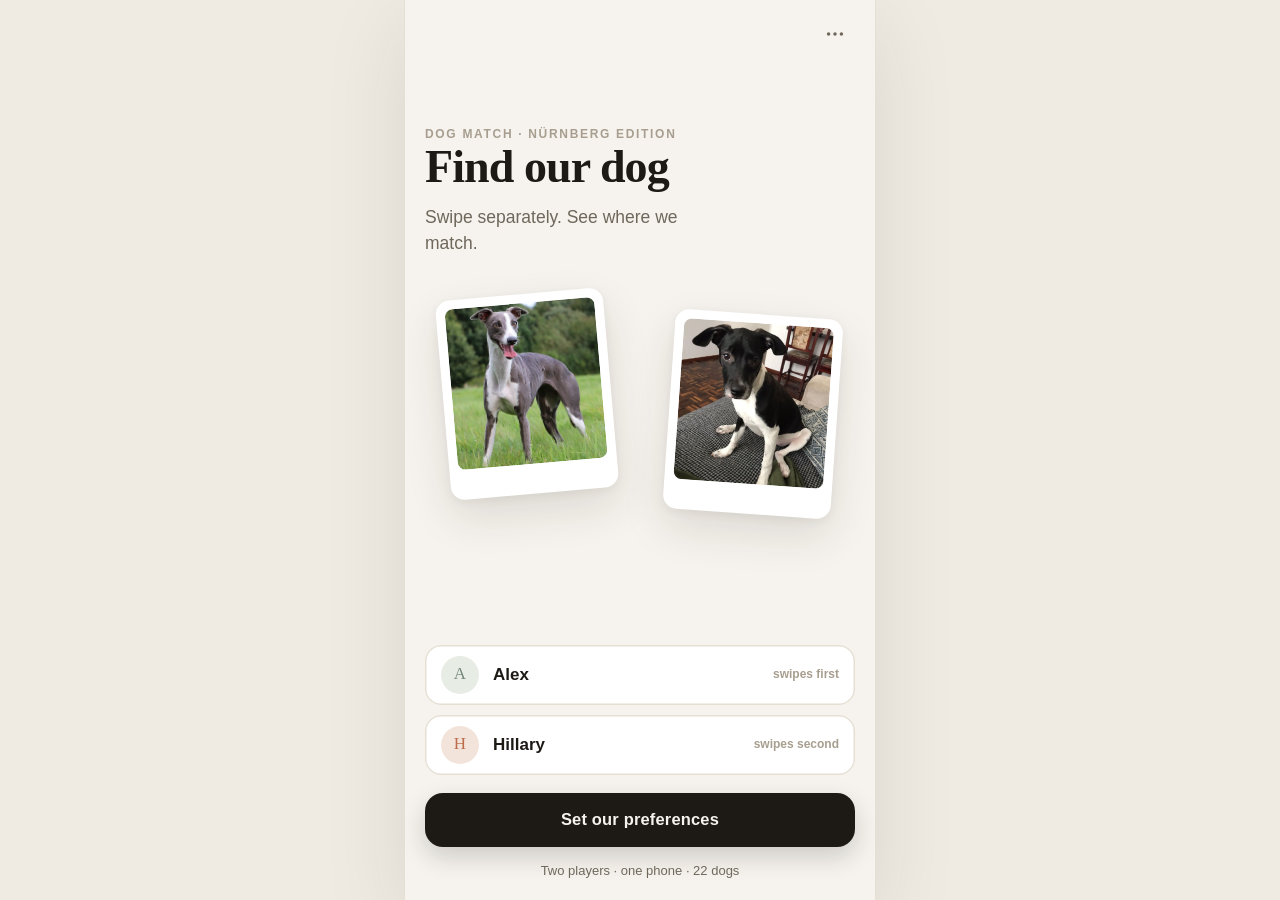
==== dogmatch/index.html @ 26655d3c "Add Dog Match — two-player dog breed matching app A mobile-first web app for Alex & Hillary to find " ====
<!DOCTYPE html>
<html lang="en">
<head>
  <meta charset="utf-8">
  <meta name="viewport" content="width=device-width, initial-scale=1, viewport-fit=cover, user-scalable=no">
  <title>Dog Match — Find our dog</title>
  <meta name="description" content="A two-player breed-matching game for Alex & Hillary. Swipe separately. See where you match.">
  <meta name="theme-color" content="#F6F3EE">
  <meta name="apple-mobile-web-app-capable" content="yes">
  <meta name="mobile-web-app-capable" content="yes">
  <meta name="apple-mobile-web-app-status-bar-style" content="default">
  <meta name="apple-mobile-web-app-title" content="Dog Match">
  <link rel="icon" href="icon.svg" type="image/svg+xml">
  <link rel="apple-touch-icon" href="apple-touch-icon.png">
  <link rel="stylesheet" href="styles.css">
</head>
<body>
  <div id="app"></div>
  <script src="data.js"></script>
  <script src="scoring.js"></script>
  <script src="credits.js"></script>
  <script src="app.js"></script>
</body>
</html>
---- dogmatch/styles.css ----
/* Dog Match — warm minimal editorial design system */

:root {
  --bg: #F6F3EE;
  --bg-deep: #EFEBE3;
  --card: #FFFFFF;
  --ink: #1D1A16;
  --ink-2: #6F675B;
  --ink-3: #A79E8F;
  --line: #E6E0D4;
  --beige: #EDE7DB;
  --sage: #77897A;
  --sage-soft: #E7ECE5;
  --terracotta: #BC6C4B;
  --terracotta-soft: #F3E4DB;
  --yes: #567D62;
  --yes-soft: #E3EDE5;
  --no: #B0523D;
  --no-soft: #F4E3DD;
  --r-lg: 24px;
  --r-md: 16px;
  --r-sm: 10px;
  --shadow-card: 0 18px 44px rgba(43, 34, 18, .12), 0 3px 10px rgba(43, 34, 18, .06);
  --shadow-soft: 0 8px 24px rgba(43, 34, 18, .08);
  --ease: cubic-bezier(.32, .72, .28, 1.04);
  --sans: -apple-system, BlinkMacSystemFont, "SF Pro Text", "Segoe UI", Roboto, "Helvetica Neue", sans-serif;
  --serif: ui-serif, "New York", "Iowan Old Style", "Palatino Linotype", Georgia, serif;
  color-scheme: light;
}

* { box-sizing: border-box; -webkit-tap-highlight-color: transparent; }
html, body { margin: 0; padding: 0; }
html { height: 100%; }
body {
  background: var(--bg);
  color: var(--ink);
  font-family: var(--sans);
  font-size: 16px;
  line-height: 1.45;
  min-height: 100dvh;
  overscroll-behavior-y: none;
  -webkit-font-smoothing: antialiased;
  text-rendering: optimizeLegibility;
}
@media (min-width: 560px) {
  body { background: var(--bg-deep); }
  #app { box-shadow: 0 0 0 1px var(--line), 0 24px 80px rgba(43,34,18,.10); }
}
#app {
  max-width: 470px;
  margin: 0 auto;
  min-height: 100dvh;
  background: var(--bg);
  display: flex;
  flex-direction: column;
  position: relative;
  overflow-x: clip;
}

h1, h2, h3, .serif { font-family: var(--serif); font-weight: 560; letter-spacing: -0.01em; margin: 0; }
p { margin: 0; }
button { font-family: inherit; border: 0; background: none; padding: 0; cursor: pointer; color: inherit; touch-action: manipulation; }
img { display: block; max-width: 100%; }

.screen {
  display: flex; flex-direction: column; flex: 1;
  padding: calc(14px + env(safe-area-inset-top)) 20px calc(20px + env(safe-area-inset-bottom));
  animation: screenIn .38s var(--ease);
}
@keyframes screenIn { from { opacity: 0; transform: translateY(10px); } to { opacity: 1; transform: none; } }

/* ---------- shared bits ---------- */
.topbar { display: flex; align-items: center; gap: 12px; min-height: 40px; margin-bottom: 6px; }
.topbar .spacer { flex: 1; }
.iconbtn {
  width: 40px; height: 40px; border-radius: 50%;
  display: grid; place-items: center; color: var(--ink-2);
  transition: background .2s var(--ease), transform .15s var(--ease);
}
.iconbtn:active { background: var(--beige); transform: scale(.92); }
.kicker {
  font-size: 12px; font-weight: 600; letter-spacing: .14em; text-transform: uppercase;
  color: var(--ink-3);
}
.btn {
  display: inline-flex; align-items: center; justify-content: center; gap: 8px;
  min-height: 54px; padding: 0 26px; border-radius: 18px;
  background: var(--ink); color: var(--bg);
  font-size: 16.5px; font-weight: 600; letter-spacing: .01em;
  transition: transform .18s var(--ease), box-shadow .18s var(--ease), opacity .2s;
  box-shadow: 0 10px 24px rgba(29, 26, 22, .18);
}
.btn:active { transform: scale(.965); }
.btn.secondary { background: var(--card); color: var(--ink); box-shadow: inset 0 0 0 1.5px var(--line); }
.btn.quiet { background: none; box-shadow: none; color: var(--ink-2); font-weight: 600; min-height: 44px; }
.btn.block { width: 100%; }
.btn[disabled] { opacity: .4; pointer-events: none; }
.stack { display: flex; flex-direction: column; gap: 12px; }

.pill {
  display: inline-flex; align-items: center; gap: 5px;
  padding: 5px 11px; border-radius: 999px; background: var(--beige);
  font-size: 12.5px; font-weight: 600; color: var(--ink-2); white-space: nowrap;
}
.match-pill {
  background: var(--ink); color: var(--bg);
  font-family: var(--serif); font-size: 15px; font-weight: 560;
  padding: 6px 13px;
}

.note { font-size: 13px; color: var(--ink-2); line-height: 1.5; }
.hairline { border: 0; border-top: 1px solid var(--line); margin: 18px 0; }

/* ---------- welcome ---------- */
.welcome { justify-content: space-between; text-align: left; }
.welcome-hero { margin-top: 8vh; }
.welcome h1 { font-size: 46px; line-height: 1.04; letter-spacing: -0.02em; }
.welcome .sub { font-size: 17.5px; color: var(--ink-2); margin-top: 14px; max-width: 30ch; }
.welcome-art {
  margin: 30px -20px 26px; height: 240px; position: relative; overflow: visible;
}
.welcome-art .polaroid {
  position: absolute; width: 168px; height: 200px; background: var(--card);
  border-radius: 14px; box-shadow: var(--shadow-card); padding: 9px 9px 30px;
  transition: transform .5s var(--ease);
}
.welcome-art .polaroid img { width: 100%; height: 100%; object-fit: cover; border-radius: 8px; }
.players { display: flex; flex-direction: column; gap: 10px; margin-bottom: 18px; }
.player-row {
  display: flex; align-items: center; gap: 14px; background: var(--card);
  border-radius: var(--r-md); padding: 8px 16px; box-shadow: inset 0 0 0 1.5px var(--line);
}
.player-row .avatar {
  width: 38px; height: 38px; border-radius: 50%; flex: none;
  display: grid; place-items: center; font-family: var(--serif); font-size: 17px;
  background: var(--sage-soft); color: var(--sage);
}
.player-row:last-child .avatar { background: var(--terracotta-soft); color: var(--terracotta); }
.player-row input {
  border: 0; background: none; font: 600 17px var(--sans); color: var(--ink);
  padding: 12px 0; width: 100%; outline: none;
}
.player-row .role { font-size: 12px; color: var(--ink-3); font-weight: 600; white-space: nowrap; }

/* ---------- preferences ---------- */
.prefs h2 { font-size: 30px; margin: 6px 0 4px; }
.pref-group { margin: 20px 0 0; }
.pref-label { font-size: 14px; font-weight: 650; margin-bottom: 9px; display: flex; justify-content: space-between; align-items: baseline; }
.seg {
  display: grid; grid-auto-flow: column; grid-auto-columns: 1fr; gap: 4px;
  background: var(--beige); border-radius: 14px; padding: 4px;
}
.seg button {
  padding: 10px 6px; border-radius: 11px; font-size: 13px; font-weight: 600;
  color: var(--ink-2); transition: all .22s var(--ease); line-height: 1.2;
}
.seg button.on { background: var(--card); color: var(--ink); box-shadow: 0 3px 10px rgba(43,34,18,.10); }
.prefs-footer { position: sticky; bottom: 0; padding: 14px 0 0; background: linear-gradient(transparent, var(--bg) 32%); margin-top: 26px; }

/* ---------- handoff ---------- */
.handoff { justify-content: center; align-items: center; text-align: center; gap: 6px; }
.handoff .big-avatar {
  width: 88px; height: 88px; border-radius: 50%; display: grid; place-items: center;
  font-family: var(--serif); font-size: 38px; margin-bottom: 18px;
  background: var(--sage-soft); color: var(--sage);
}
.handoff.p2 .big-avatar { background: var(--terracotta-soft); color: var(--terracotta); }
.handoff h2 { font-size: 34px; }
.handoff .note { max-width: 30ch; margin: 10px auto 30px; font-size: 15px; }

/* ---------- swipe ---------- */
.swipe-screen { padding-bottom: calc(12px + env(safe-area-inset-bottom)); }
.progress-track { height: 3px; background: var(--line); border-radius: 2px; flex: 1; overflow: hidden; }
.progress-fill { height: 100%; background: var(--ink); border-radius: 2px; transition: width .4s var(--ease); }
.swipe-meta { font-size: 13px; font-weight: 650; color: var(--ink-2); white-space: nowrap; }

.deck { position: relative; flex: 1; min-height: 0; margin: 8px 0 14px; }
.dogcard {
  position: absolute; inset: 0;
  background: var(--card); border-radius: var(--r-lg);
  box-shadow: var(--shadow-card);
  display: flex; flex-direction: column; overflow: hidden;
  touch-action: none; user-select: none; -webkit-user-select: none;
  will-change: transform;
}
.dogcard.under { transform: scale(.955) translateY(10px); filter: brightness(.985); }
.dogcard.flyout { transition: transform .45s var(--ease), opacity .4s ease; }
.dogcard.spring { transition: transform .45s var(--ease); }
.dogcard .photo {
  position: relative; flex: 1.35; min-height: 0; background: var(--beige); overflow: hidden;
}
.dogcard .photo img {
  width: 100%; height: 100%; object-fit: cover; object-position: 50% 35%;
}
.dogcard .photo .photo-fade {
  position: absolute; inset: auto 0 0 0; height: 44px;
  background: linear-gradient(transparent, rgba(255,255,255,.55));
  pointer-events: none;
}
.stamp {
  position: absolute; top: 22px; padding: 8px 16px; border-radius: 12px;
  font: 650 20px/1 var(--sans); letter-spacing: .06em; text-transform: uppercase;
  opacity: 0; transform: rotate(-8deg); border: 2.5px solid;
  backdrop-filter: blur(2px);
}
.stamp.yes { left: 20px; color: var(--yes); border-color: var(--yes); background: rgba(227,237,229,.75); }
.stamp.no { right: 20px; color: var(--no); border-color: var(--no); background: rgba(244,227,221,.75); transform: rotate(8deg); }
.puppy-toggle {
  position: absolute; top: 14px; right: 14px;
  padding: 7px 13px; border-radius: 999px; font-size: 12.5px; font-weight: 650;
  background: rgba(255,255,255,.85); color: var(--ink); backdrop-filter: blur(8px);
  box-shadow: 0 2px 10px rgba(43,34,18,.18);
}
.dogcard .body { padding: 15px 18px 13px; display: flex; flex-direction: column; gap: 9px; }
.dogcard .name-row { display: flex; align-items: baseline; gap: 10px; }
.dogcard .name-row h2 { font-size: 25px; line-height: 1.1; flex: 1; }
.dogcard .weight { font-size: 13.5px; color: var(--ink-2); font-weight: 600; white-space: nowrap; }
.tag-row { display: flex; gap: 6px; flex-wrap: wrap; }
.dogcard .line-row { display: flex; align-items: center; gap: 10px; }
.dogcard .oneliner { font-size: 14px; color: var(--ink-2); font-style: italic; font-family: var(--serif); flex: 1; line-height: 1.35; }
.dogcard .card-actions {
  display: flex; align-items: center; justify-content: space-between;
  border-top: 1px solid var(--line); margin: 2px -18px 0; padding: 10px 18px 0;
}
.card-actions .textbtn { font-size: 14px; font-weight: 650; color: var(--ink); display: inline-flex; gap: 6px; align-items: center; padding: 4px 0; }
.card-actions .textbtn svg { transition: transform .2s; }

.swipe-buttons { display: flex; align-items: center; justify-content: center; gap: 22px; }
.roundbtn {
  border-radius: 50%; display: grid; place-items: center;
  background: var(--card); box-shadow: var(--shadow-soft), inset 0 0 0 1.5px var(--line);
  transition: transform .16s var(--ease), box-shadow .2s;
}
.roundbtn:active { transform: scale(.88); }
.roundbtn.no { width: 64px; height: 64px; color: var(--no); }
.roundbtn.yes { width: 64px; height: 64px; color: var(--yes); }
.roundbtn.undo { width: 44px; height: 44px; color: var(--ink-3); }
.roundbtn[disabled] { opacity: .35; }

/* ---------- bottom sheet ---------- */
.sheet-backdrop {
  position: fixed; inset: 0; background: rgba(31, 26, 18, .38);
  opacity: 0; transition: opacity .32s ease; z-index: 40;
}
.sheet-backdrop.open { opacity: 1; }
.sheet {
  position: fixed; left: 50%; bottom: 0; transform: translate(-50%, 103%);
  width: 100%; max-width: 470px; max-height: 88dvh;
  background: var(--bg); border-radius: 26px 26px 0 0;
  box-shadow: 0 -18px 60px rgba(43,34,18,.25);
  transition: transform .42s var(--ease); z-index: 41;
  display: flex; flex-direction: column;
}
.sheet.open { transform: translate(-50%, 0); }
.sheet .grabber { width: 40px; height: 4.5px; border-radius: 3px; background: var(--line); margin: 10px auto 2px; flex: none; }
.sheet .sheet-scroll { overflow-y: auto; padding: 10px 22px calc(28px + env(safe-area-inset-bottom)); -webkit-overflow-scrolling: touch; }
.sheet h3 { font-size: 24px; margin: 8px 0 2px; }
.sheet .de-name { font-size: 13px; color: var(--ink-3); font-weight: 600; margin-bottom: 4px; }
.sheet h4 { font: 650 12.5px var(--sans); letter-spacing: .12em; text-transform: uppercase; color: var(--ink-3); margin: 22px 0 9px; }
.sheet p.body-text { font-size: 15px; line-height: 1.6; color: var(--ink); }
.plist { list-style: none; margin: 0; padding: 0; display: flex; flex-direction: column; gap: 8px; }
.plist li { display: flex; gap: 10px; font-size: 14.5px; line-height: 1.5; }
.plist .dot { flex: none; width: 7px; height: 7px; border-radius: 50%; margin-top: 7px; }
.plist.pros .dot { background: var(--yes); }
.plist.cons .dot { background: var(--terracotta); }
.meter-row { display: flex; align-items: center; gap: 12px; padding: 7px 0; }
.meter-row .mlabel { font-size: 14px; font-weight: 600; flex: 1; }
.meter-row .mvalue { font-size: 12.5px; color: var(--ink-3); font-weight: 600; width: 30px; text-align: right; }
.dots { display: flex; gap: 5px; }
.dots i { width: 9px; height: 9px; border-radius: 50%; background: var(--line); }
.dots i.f { background: var(--ink); }
.dots i.h { background: linear-gradient(90deg, var(--ink) 50%, var(--line) 50%); }
.coat-grid { display: grid; grid-template-columns: auto 1fr; gap: 7px 16px; font-size: 14.5px; }
.coat-grid .k { color: var(--ink-2); font-weight: 600; }
.flag-note {
  display: flex; gap: 10px; background: var(--terracotta-soft); border-radius: var(--r-md);
  padding: 12px 14px; font-size: 13.5px; line-height: 1.5; margin-top: 8px; color: #7C4630;
}
.fine-print { font-size: 12.5px; color: var(--ink-3); line-height: 1.55; margin-top: 20px; }

/* ---------- reveal & results ---------- */
.reveal { justify-content: center; align-items: center; text-align: center; }
.reveal h1 { font-size: 44px; line-height: 1.05; }
.reveal .sub { color: var(--ink-2); margin: 14px 0 34px; font-size: 16px; }

.results h2.screen-title { font-size: 32px; margin: 4px 0 2px; }
.result-card {
  display: flex; gap: 14px; background: var(--card); border-radius: var(--r-md);
  padding: 12px; box-shadow: var(--shadow-soft); align-items: flex-start;
  animation: rowIn .5s var(--ease) backwards;
  text-align: left; width: 100%;
}
@keyframes rowIn { from { opacity: 0; transform: translateY(14px); } to { opacity: 1; transform: none; } }
.result-card .thumb { width: 86px; height: 104px; border-radius: 11px; object-fit: cover; flex: none; background: var(--beige); }
.result-card .info { flex: 1; min-width: 0; }
.result-card .rank-line { display: flex; align-items: baseline; gap: 8px; }
.result-card .rank-num { font-family: var(--serif); font-size: 15px; color: var(--ink-3); }
.result-card h3 { font-size: 18.5px; line-height: 1.15; flex: 1; }
.result-card .pct { font-family: var(--serif); font-size: 18px; }
.result-card .why { font-size: 13px; color: var(--ink-2); margin-top: 5px; line-height: 1.45; }
.result-card .watch { font-size: 12.5px; margin-top: 6px; color: #7C4630; line-height: 1.4; }
.result-card .watch b { font-weight: 650; }
.delta-chip { font-size: 11.5px; font-weight: 650; border-radius: 999px; padding: 2px 8px; vertical-align: 1px; }
.delta-chip.up { color: var(--yes); background: var(--yes-soft); }
.delta-chip.down { color: var(--no); background: var(--no-soft); }
.almost-row {
  display: flex; align-items: center; gap: 12px; padding: 10px 0;
  border-bottom: 1px solid var(--line);
}
.almost-row:last-child { border-bottom: 0; }
.almost-row .thumb { width: 52px; height: 52px; border-radius: 10px; object-fit: cover; background: var(--beige); }
.almost-row .who { font-size: 12.5px; color: var(--ink-2); white-space: nowrap; font-weight: 600; }
.almost-row .nm { font-weight: 650; font-size: 15px; flex: 1; }
.almost-row .pct2 { font-family: var(--serif); font-size: 15px; color: var(--ink-2); }
.panel {
  background: var(--card); border-radius: var(--r-lg); padding: 18px;
  box-shadow: var(--shadow-soft); margin-top: 14px;
}
.panel > h4 { font: 650 12.5px var(--sans); letter-spacing: .12em; text-transform: uppercase; color: var(--ink-3); margin: 0 0 10px; }
.pattern-list { display: flex; flex-direction: column; gap: 10px; font-size: 14.5px; line-height: 1.55; }
.pattern-list li { list-style: none; display: flex; gap: 10px; }
.pattern-list li::before { content: '·'; font-family: var(--serif); font-size: 22px; line-height: 1; color: var(--terracotta); }
.next-actions { display: flex; flex-direction: column; gap: 10px; margin-top: 20px; }
.action-row {
  display: flex; align-items: center; gap: 14px; width: 100%;
  background: var(--card); border-radius: var(--r-md); padding: 15px 16px;
  box-shadow: inset 0 0 0 1.5px var(--line); text-align: left;
  transition: transform .15s var(--ease);
}
.action-row:active { transform: scale(.98); }
.action-row.done-row { box-shadow: inset 0 0 0 1.5px var(--sage); }
.action-row .ico {
  width: 40px; height: 40px; border-radius: 12px; display: grid; place-items: center; flex: none;
  background: var(--beige); font-size: 18px;
}
.action-row .t { flex: 1; }
.action-row .t b { display: block; font-size: 15.5px; }
.action-row .t span { font-size: 12.5px; color: var(--ink-2); }
.badge-mini { font-size: 11px; font-weight: 700; color: var(--sage); background: var(--sage-soft); border-radius: 999px; padding: 3px 8px; }

/* ---------- scenarios ---------- */
.scenario-card { background: var(--card); border-radius: var(--r-lg); padding: 26px 22px; box-shadow: var(--shadow-card); }
.scenario-card .q { font-family: var(--serif); font-size: 23px; line-height: 1.25; margin: 6px 0 22px; }
.opt-btn {
  display: flex; align-items: center; gap: 14px; width: 100%;
  border: 1.5px solid var(--line); border-radius: var(--r-md);
  padding: 15px 16px; font-size: 15px; font-weight: 600; text-align: left;
  transition: all .18s var(--ease); background: var(--bg);
}
.opt-btn:active { transform: scale(.98); }
.opt-btn .oico { font-size: 19px; width: 26px; text-align: center; flex: none; }
.opt-btn.sel { border-color: var(--ink); background: var(--card); box-shadow: var(--shadow-soft); }

/* ---------- visual duel ---------- */
.duel { display: flex; flex-direction: column; gap: 12px; flex: 1; min-height: 0; }
.duel-half {
  position: relative; flex: 1; min-height: 0; border-radius: var(--r-lg); overflow: hidden;
  box-shadow: var(--shadow-card); transition: transform .2s var(--ease);
}
.duel-half:active { transform: scale(.975); }
.duel-half img { position: absolute; inset: 0; width: 100%; height: 100%; object-fit: cover; }
.duel-half .dname {
  position: absolute; left: 14px; bottom: 12px; color: #fff;
  font: 560 19px var(--serif); text-shadow: 0 1px 14px rgba(0,0,0,.55);
}
.duel-half::after { content: ''; position: absolute; inset: 0; background: linear-gradient(transparent 62%, rgba(20,16,10,.52)); }
.duel-vs {
  align-self: center; font-family: var(--serif); font-style: italic;
  color: var(--ink-3); font-size: 15px; margin: -4px 0;
}

/* ---------- compare ---------- */
.compare-wrap { overflow-x: auto; margin: 12px -20px 0; padding: 4px 20px 14px; -webkit-overflow-scrolling: touch; }
table.compare { border-collapse: separate; border-spacing: 0; font-size: 13px; min-width: 100%; }
.compare th, .compare td { padding: 9px 12px; text-align: left; vertical-align: top; }
.compare thead th {
  position: sticky; top: 0; background: var(--bg); z-index: 2;
  font: 560 14.5px var(--serif); padding-top: 0; min-width: 116px;
}
.compare thead th img { width: 100%; height: 74px; object-fit: cover; border-radius: 10px; margin-bottom: 7px; }
.compare tbody th {
  position: sticky; left: 0; background: var(--bg); z-index: 1;
  font: 650 12px var(--sans); color: var(--ink-2); white-space: nowrap; padding-left: 0;
  max-width: 106px;
}
.compare tbody tr { border-bottom: 1px solid var(--line); }
.compare tbody td { border-top: 1px solid var(--line); color: var(--ink); line-height: 1.4; }
.compare .best { font-weight: 650; }
.compare .pctcell { font-family: var(--serif); font-size: 15px; }

/* ---------- ranking ---------- */
.rank-grid { display: flex; flex-direction: column; gap: 10px; margin-top: 14px; }
.rank-card {
  display: flex; align-items: center; gap: 14px; background: var(--card);
  border-radius: var(--r-md); padding: 10px 14px 10px 10px;
  box-shadow: inset 0 0 0 1.5px var(--line); transition: all .2s var(--ease);
  text-align: left; width: 100%;
}
.rank-card img { width: 62px; height: 62px; border-radius: 10px; object-fit: cover; }
.rank-card .nm { font-weight: 650; font-size: 15.5px; flex: 1; }
.rank-card .order {
  width: 34px; height: 34px; border-radius: 50%; display: grid; place-items: center;
  font-family: var(--serif); font-size: 16px; background: var(--beige); color: var(--ink-3);
  transition: all .2s var(--ease);
}
.rank-card.picked { box-shadow: inset 0 0 0 2px var(--ink); }
.rank-card.picked .order { background: var(--ink); color: var(--bg); }

.final-list { counter-reset: fr; }
.final-row {
  display: flex; gap: 14px; align-items: center; padding: 14px 0;
  border-bottom: 1px solid var(--line);
}
.final-row:last-child { border-bottom: 0; }
.final-row .fnum { font-family: var(--serif); font-size: 26px; width: 30px; color: var(--ink-3); }
.final-row:first-child .fnum { color: var(--terracotta); }
.final-row img { width: 64px; height: 64px; border-radius: 12px; object-fit: cover; }
.final-row .t { flex: 1; }
.final-row .t b { font-size: 16.5px; display: block; }
.final-row .t span { font-size: 12.5px; color: var(--ink-2); }

/* ---------- rescue ---------- */
.chip-grid { display: flex; flex-wrap: wrap; gap: 8px; margin-top: 12px; }
.chip {
  padding: 9px 14px; border-radius: 999px; font-size: 13.5px; font-weight: 600;
  background: var(--card); box-shadow: inset 0 0 0 1.5px var(--line);
  color: var(--ink-2); transition: all .18s var(--ease);
}
.chip.on { background: var(--ink); color: var(--bg); box-shadow: none; }
.profile-score {
  display: flex; align-items: center; gap: 16px; background: var(--card);
  border-radius: var(--r-lg); padding: 18px; box-shadow: var(--shadow-card); margin-top: 18px;
}
.profile-score .big {
  font-family: var(--serif); font-size: 42px; line-height: 1;
}
.toast {
  position: fixed; bottom: calc(24px + env(safe-area-inset-bottom)); left: 50%;
  transform: translate(-50%, 80px); background: var(--ink); color: var(--bg);
  padding: 12px 20px; border-radius: 14px; font-size: 14px; font-weight: 600;
  box-shadow: var(--shadow-card); transition: transform .4s var(--ease); z-index: 60;
  max-width: 86vw; text-align: center;
}
.toast.show { transform: translate(-50%, 0); }

/* small screens */
@media (max-height: 700px) {
  .dogcard .photo { flex: 1.1; }
  .welcome h1 { font-size: 38px; }
  .welcome-art { height: 190px; }
  .welcome-art .polaroid { width: 138px; height: 165px; }
}
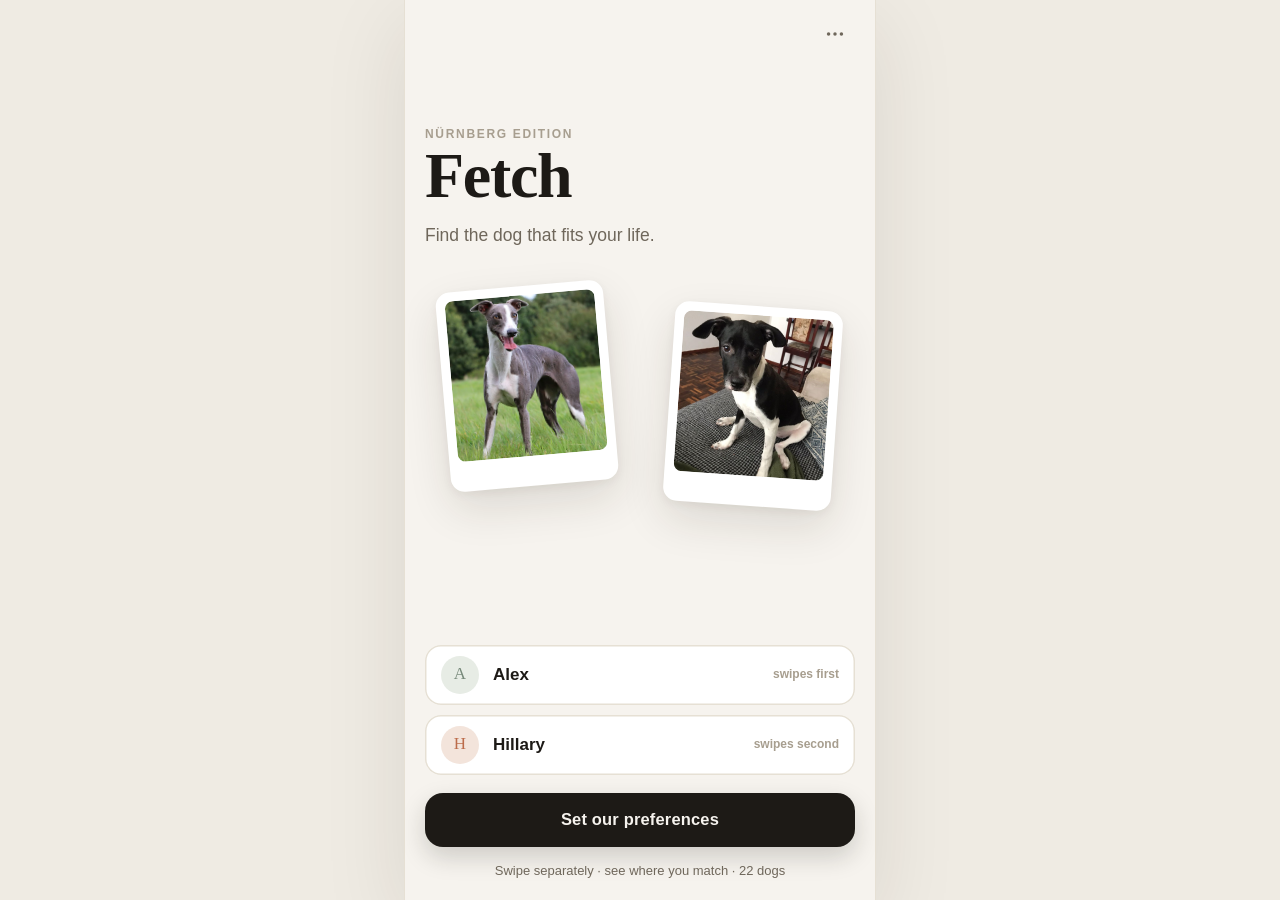
==== commit 9dc1cdb5: "Rename app to Fetch New name and subline: "Fetch — Find the dog that fits your life". Applied across" ====
--- a/dogmatch/index.html
+++ b/dogmatch/index.html
@@ -3,13 +3,13 @@
 <head>
   <meta charset="utf-8">
   <meta name="viewport" content="width=device-width, initial-scale=1, viewport-fit=cover, user-scalable=no">
-  <title>Dog Match — Find our dog</title>
-  <meta name="description" content="A two-player breed-matching game for Alex & Hillary. Swipe separately. See where you match.">
+  <title>Fetch — Find the dog that fits your life</title>
+  <meta name="description" content="Fetch — a two-player breed-matching game for Alex & Hillary. Swipe separately, see where you match.">
   <meta name="theme-color" content="#F6F3EE">
   <meta name="apple-mobile-web-app-capable" content="yes">
   <meta name="mobile-web-app-capable" content="yes">
   <meta name="apple-mobile-web-app-status-bar-style" content="default">
-  <meta name="apple-mobile-web-app-title" content="Dog Match">
+  <meta name="apple-mobile-web-app-title" content="Fetch">
   <link rel="icon" href="icon.svg" type="image/svg+xml">
   <link rel="apple-touch-icon" href="apple-touch-icon.png">
   <link rel="stylesheet" href="styles.css">
--- a/dogmatch/styles.css
+++ b/dogmatch/styles.css
@@ -1,4 +1,4 @@
-/* Dog Match — warm minimal editorial design system */
+/* Fetch — warm minimal editorial design system */
 
 :root {
   --bg: #F6F3EE;
@@ -114,7 +114,7 @@
 /* ---------- welcome ---------- */
 .welcome { justify-content: space-between; text-align: left; }
 .welcome-hero { margin-top: 8vh; }
-.welcome h1 { font-size: 46px; line-height: 1.04; letter-spacing: -0.02em; }
+.welcome h1 { font-size: 64px; line-height: 1.02; letter-spacing: -0.02em; }
 .welcome .sub { font-size: 17.5px; color: var(--ink-2); margin-top: 14px; max-width: 30ch; }
 .welcome-art {
   margin: 30px -20px 26px; height: 240px; position: relative; overflow: visible;
@@ -446,7 +446,7 @@
 /* small screens */
 @media (max-height: 700px) {
   .dogcard .photo { flex: 1.1; }
-  .welcome h1 { font-size: 38px; }
+  .welcome h1 { font-size: 50px; }
   .welcome-art { height: 190px; }
   .welcome-art .polaroid { width: 138px; height: 165px; }
 }
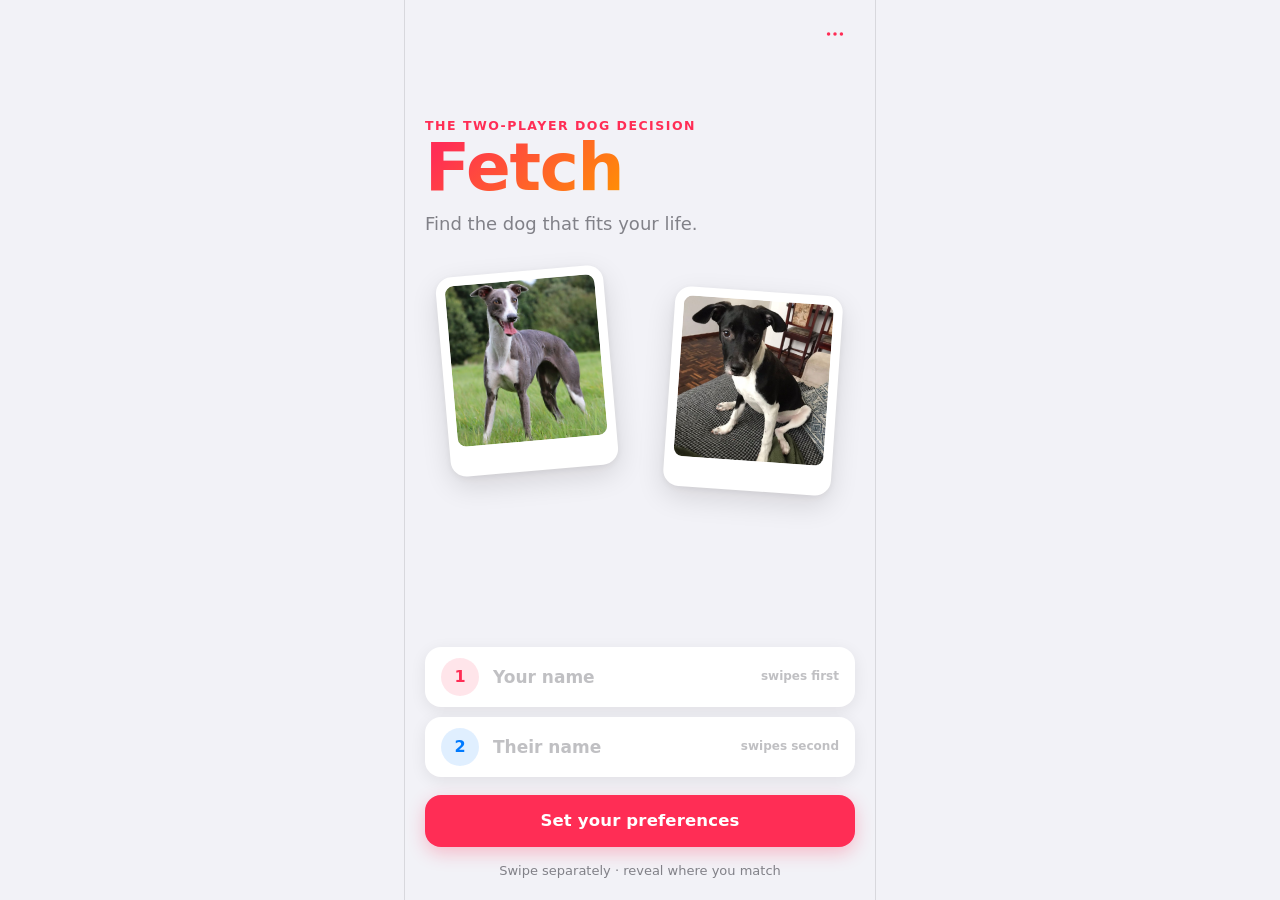
==== commit 99a360c5: "Make Fetch shareable: 40-dog deck, iOS-native design, dark mode Generalize the app for anyone to pla" ====
--- a/dogmatch/index.html
+++ b/dogmatch/index.html
@@ -4,8 +4,9 @@
   <meta charset="utf-8">
   <meta name="viewport" content="width=device-width, initial-scale=1, viewport-fit=cover, user-scalable=no">
   <title>Fetch — Find the dog that fits your life</title>
-  <meta name="description" content="Fetch — a two-player breed-matching game for Alex & Hillary. Swipe separately, see where you match.">
-  <meta name="theme-color" content="#F6F3EE">
+  <meta name="description" content="Fetch — the two-player dog decision. Swipe separately, reveal where you match.">
+  <meta name="theme-color" media="(prefers-color-scheme: light)" content="#F2F2F7">
+  <meta name="theme-color" media="(prefers-color-scheme: dark)" content="#000000">
   <meta name="apple-mobile-web-app-capable" content="yes">
   <meta name="mobile-web-app-capable" content="yes">
   <meta name="apple-mobile-web-app-status-bar-style" content="default">
--- a/dogmatch/styles.css
+++ b/dogmatch/styles.css
@@ -1,31 +1,98 @@
-/* Fetch — warm minimal editorial design system */
+/* Fetch — iOS-native playful design system, light + dark */
 
 :root {
-  --bg: #F6F3EE;
-  --bg-deep: #EFEBE3;
+  /* light (system default) */
+  --bg: #F2F2F7;
   --card: #FFFFFF;
-  --ink: #1D1A16;
-  --ink-2: #6F675B;
-  --ink-3: #A79E8F;
-  --line: #E6E0D4;
-  --beige: #EDE7DB;
-  --sage: #77897A;
-  --sage-soft: #E7ECE5;
-  --terracotta: #BC6C4B;
-  --terracotta-soft: #F3E4DB;
-  --yes: #567D62;
-  --yes-soft: #E3EDE5;
-  --no: #B0523D;
-  --no-soft: #F4E3DD;
-  --r-lg: 24px;
+  --fill: rgba(120, 120, 128, .12);
+  --fill-2: rgba(120, 120, 128, .18);
+  --ink: #111114;
+  --ink-2: rgba(60, 60, 67, .62);
+  --ink-3: rgba(60, 60, 67, .32);
+  --line: rgba(60, 60, 67, .14);
+  --tint: #FF2D55;
+  --tint-soft: rgba(255, 45, 85, .12);
+  --blue: #007AFF;
+  --blue-soft: rgba(0, 122, 255, .12);
+  --yes: #34C759;
+  --yes-soft: rgba(52, 199, 89, .14);
+  --no: #FF3B30;
+  --no-soft: rgba(255, 59, 48, .12);
+  --warn: #FF9500;
+  --warn-soft: rgba(255, 149, 0, .14);
+  --warn-text: #8A5200;
+  --grad: linear-gradient(135deg, #FF2D55 10%, #FF9500 100%);
+  --stamp-bg: rgba(255, 255, 255, .78);
+  --seg-bg: rgba(118, 118, 128, .14);
+  --seg-thumb: #FFFFFF;
+  --toast-bg: rgba(28, 28, 30, .95);
+  --shadow-card: 0 10px 28px rgba(20, 12, 8, .12), 0 2px 6px rgba(20, 12, 8, .06);
+  --shadow-soft: 0 4px 16px rgba(20, 12, 8, .08);
+  --r-lg: 22px;
   --r-md: 16px;
   --r-sm: 10px;
-  --shadow-card: 0 18px 44px rgba(43, 34, 18, .12), 0 3px 10px rgba(43, 34, 18, .06);
-  --shadow-soft: 0 8px 24px rgba(43, 34, 18, .08);
   --ease: cubic-bezier(.32, .72, .28, 1.04);
-  --sans: -apple-system, BlinkMacSystemFont, "SF Pro Text", "Segoe UI", Roboto, "Helvetica Neue", sans-serif;
-  --serif: ui-serif, "New York", "Iowan Old Style", "Palatino Linotype", Georgia, serif;
-  color-scheme: light;
+  --sans: -apple-system, BlinkMacSystemFont, "SF Pro Text", system-ui, "Segoe UI", Roboto, "Helvetica Neue", sans-serif;
+  --serif: ui-rounded, "SF Pro Rounded", -apple-system, BlinkMacSystemFont, system-ui, "Segoe UI", Roboto, sans-serif;
+  color-scheme: light dark;
+}
+@media (prefers-color-scheme: dark) {
+  :root:not([data-theme="light"]) {
+    --bg: #000000;
+    --card: #1C1C1E;
+    --fill: rgba(120, 120, 128, .24);
+    --fill-2: rgba(120, 120, 128, .32);
+    --ink: #F5F5F7;
+    --ink-2: rgba(235, 235, 245, .62);
+    --ink-3: rgba(235, 235, 245, .32);
+    --line: rgba(84, 84, 88, .48);
+    --tint: #FF375F;
+    --tint-soft: rgba(255, 55, 95, .2);
+    --blue: #0A84FF;
+    --blue-soft: rgba(10, 132, 255, .2);
+    --yes: #30D158;
+    --yes-soft: rgba(48, 209, 88, .2);
+    --no: #FF453A;
+    --no-soft: rgba(255, 69, 58, .18);
+    --warn: #FF9F0A;
+    --warn-soft: rgba(255, 159, 10, .16);
+    --warn-text: #FFC46B;
+    --grad: linear-gradient(135deg, #FF375F 10%, #FF9F0A 100%);
+    --stamp-bg: rgba(28, 28, 30, .72);
+    --seg-bg: rgba(118, 118, 128, .24);
+    --seg-thumb: #636366;
+    --toast-bg: rgba(44, 44, 46, .96);
+    --shadow-card: 0 12px 30px rgba(0, 0, 0, .55), 0 2px 8px rgba(0, 0, 0, .4);
+    --shadow-soft: 0 4px 16px rgba(0, 0, 0, .45);
+  }
+}
+:root[data-theme="dark"] {
+  --bg: #000000;
+  --card: #1C1C1E;
+  --fill: rgba(120, 120, 128, .24);
+  --fill-2: rgba(120, 120, 128, .32);
+  --ink: #F5F5F7;
+  --ink-2: rgba(235, 235, 245, .62);
+  --ink-3: rgba(235, 235, 245, .32);
+  --line: rgba(84, 84, 88, .48);
+  --tint: #FF375F;
+  --tint-soft: rgba(255, 55, 95, .2);
+  --blue: #0A84FF;
+  --blue-soft: rgba(10, 132, 255, .2);
+  --yes: #30D158;
+  --yes-soft: rgba(48, 209, 88, .2);
+  --no: #FF453A;
+  --no-soft: rgba(255, 69, 58, .18);
+  --warn: #FF9F0A;
+  --warn-soft: rgba(255, 159, 10, .16);
+  --warn-text: #FFC46B;
+  --grad: linear-gradient(135deg, #FF375F 10%, #FF9F0A 100%);
+  --stamp-bg: rgba(28, 28, 30, .72);
+  --seg-bg: rgba(118, 118, 128, .24);
+  --seg-thumb: #636366;
+  --toast-bg: rgba(44, 44, 46, .96);
+  --shadow-card: 0 12px 30px rgba(0, 0, 0, .55), 0 2px 8px rgba(0, 0, 0, .4);
+  --shadow-soft: 0 4px 16px rgba(0, 0, 0, .45);
 }
 
 * { box-sizing: border-box; -webkit-tap-highlight-color: transparent; }
@@ -42,10 +109,6 @@
   -webkit-font-smoothing: antialiased;
   text-rendering: optimizeLegibility;
 }
-@media (min-width: 560px) {
-  body { background: var(--bg-deep); }
-  #app { box-shadow: 0 0 0 1px var(--line), 0 24px 80px rgba(43,34,18,.10); }
-}
 #app {
   max-width: 470px;
   margin: 0 auto;
@@ -56,11 +119,23 @@
   position: relative;
   overflow-x: clip;
 }
-
-h1, h2, h3, .serif { font-family: var(--serif); font-weight: 560; letter-spacing: -0.01em; margin: 0; }
+@media (min-width: 560px) {
+  #app { box-shadow: 0 0 0 1px var(--line); }
+}
+
+h1, h2, h3, .serif {
+  font-family: var(--serif);
+  font-weight: 800;
+  letter-spacing: -0.01em;
+  margin: 0;
+}
 p { margin: 0; }
-button { font-family: inherit; border: 0; background: none; padding: 0; cursor: pointer; color: inherit; touch-action: manipulation; }
+button { font-family: inherit; border: 0; background: none; padding: 0; cursor: pointer; color: inherit; touch-action: manipulation; font-size: inherit; }
 img { display: block; max-width: 100%; }
+:focus-visible { outline: 2.5px solid var(--tint); outline-offset: 2px; border-radius: 4px; }
+@media (prefers-reduced-motion: reduce) {
+  *, *::before, *::after { animation-duration: .01ms !important; transition-duration: .01ms !important; }
+}
 
 .screen {
   display: flex; flex-direction: column; flex: 1;
@@ -74,38 +149,38 @@
 .topbar .spacer { flex: 1; }
 .iconbtn {
   width: 40px; height: 40px; border-radius: 50%;
-  display: grid; place-items: center; color: var(--ink-2);
+  display: grid; place-items: center; color: var(--tint);
   transition: background .2s var(--ease), transform .15s var(--ease);
 }
-.iconbtn:active { background: var(--beige); transform: scale(.92); }
+.iconbtn:active { background: var(--fill); transform: scale(.92); }
 .kicker {
-  font-size: 12px; font-weight: 600; letter-spacing: .14em; text-transform: uppercase;
-  color: var(--ink-3);
+  font-size: 12.5px; font-weight: 700; letter-spacing: .12em; text-transform: uppercase;
+  color: var(--tint);
 }
 .btn {
   display: inline-flex; align-items: center; justify-content: center; gap: 8px;
-  min-height: 54px; padding: 0 26px; border-radius: 18px;
-  background: var(--ink); color: var(--bg);
-  font-size: 16.5px; font-weight: 600; letter-spacing: .01em;
-  transition: transform .18s var(--ease), box-shadow .18s var(--ease), opacity .2s;
-  box-shadow: 0 10px 24px rgba(29, 26, 22, .18);
-}
-.btn:active { transform: scale(.965); }
-.btn.secondary { background: var(--card); color: var(--ink); box-shadow: inset 0 0 0 1.5px var(--line); }
-.btn.quiet { background: none; box-shadow: none; color: var(--ink-2); font-weight: 600; min-height: 44px; }
+  min-height: 52px; padding: 0 26px; border-radius: var(--r-md);
+  background: var(--tint); color: #fff;
+  font-size: 16.5px; font-weight: 650; letter-spacing: .01em;
+  transition: transform .18s var(--ease), opacity .2s, filter .2s;
+  box-shadow: 0 6px 18px rgba(255, 45, 85, .28);
+}
+.btn:active { transform: scale(.965); filter: brightness(.94); }
+.btn.secondary { background: var(--fill); color: var(--tint); box-shadow: none; }
+.btn.quiet { background: none; box-shadow: none; color: var(--tint); font-weight: 650; min-height: 44px; }
 .btn.block { width: 100%; }
 .btn[disabled] { opacity: .4; pointer-events: none; }
 .stack { display: flex; flex-direction: column; gap: 12px; }
 
 .pill {
   display: inline-flex; align-items: center; gap: 5px;
-  padding: 5px 11px; border-radius: 999px; background: var(--beige);
+  padding: 5px 11px; border-radius: 999px; background: var(--fill);
   font-size: 12.5px; font-weight: 600; color: var(--ink-2); white-space: nowrap;
 }
 .match-pill {
-  background: var(--ink); color: var(--bg);
-  font-family: var(--serif); font-size: 15px; font-weight: 560;
-  padding: 6px 13px;
+  background: var(--grad); color: #fff;
+  font-family: var(--serif); font-size: 14.5px; font-weight: 750;
+  padding: 6px 13px; box-shadow: 0 3px 10px rgba(255, 90, 60, .35);
 }
 
 .note { font-size: 13px; color: var(--ink-2); line-height: 1.5; }
@@ -113,33 +188,36 @@
 
 /* ---------- welcome ---------- */
 .welcome { justify-content: space-between; text-align: left; }
-.welcome-hero { margin-top: 8vh; }
-.welcome h1 { font-size: 64px; line-height: 1.02; letter-spacing: -0.02em; }
-.welcome .sub { font-size: 17.5px; color: var(--ink-2); margin-top: 14px; max-width: 30ch; }
-.welcome-art {
-  margin: 30px -20px 26px; height: 240px; position: relative; overflow: visible;
-}
+.welcome-hero { margin-top: 7vh; }
+.welcome h1 {
+  font-size: 66px; line-height: 1.0; letter-spacing: -0.02em;
+  background: var(--grad); -webkit-background-clip: text; background-clip: text;
+  -webkit-text-fill-color: transparent; width: fit-content; padding-right: 4px;
+}
+.welcome .sub { font-size: 18px; color: var(--ink-2); margin-top: 10px; max-width: 30ch; font-weight: 500; }
+.welcome-art { margin: 26px -20px 24px; height: 238px; position: relative; overflow: visible; }
 .welcome-art .polaroid {
   position: absolute; width: 168px; height: 200px; background: var(--card);
-  border-radius: 14px; box-shadow: var(--shadow-card); padding: 9px 9px 30px;
+  border-radius: 16px; box-shadow: var(--shadow-card); padding: 9px 9px 30px;
   transition: transform .5s var(--ease);
 }
-.welcome-art .polaroid img { width: 100%; height: 100%; object-fit: cover; border-radius: 8px; }
+.welcome-art .polaroid img { width: 100%; height: 100%; object-fit: cover; border-radius: 9px; }
 .players { display: flex; flex-direction: column; gap: 10px; margin-bottom: 18px; }
 .player-row {
   display: flex; align-items: center; gap: 14px; background: var(--card);
-  border-radius: var(--r-md); padding: 8px 16px; box-shadow: inset 0 0 0 1.5px var(--line);
+  border-radius: var(--r-md); padding: 8px 16px; box-shadow: var(--shadow-soft);
 }
 .player-row .avatar {
   width: 38px; height: 38px; border-radius: 50%; flex: none;
-  display: grid; place-items: center; font-family: var(--serif); font-size: 17px;
-  background: var(--sage-soft); color: var(--sage);
-}
-.player-row:last-child .avatar { background: var(--terracotta-soft); color: var(--terracotta); }
+  display: grid; place-items: center; font-family: var(--serif); font-weight: 750; font-size: 16px;
+  background: var(--tint-soft); color: var(--tint);
+}
+.player-row:last-child .avatar { background: var(--blue-soft); color: var(--blue); }
 .player-row input {
   border: 0; background: none; font: 600 17px var(--sans); color: var(--ink);
   padding: 12px 0; width: 100%; outline: none;
 }
+.player-row input::placeholder { color: var(--ink-3); }
 .player-row .role { font-size: 12px; color: var(--ink-3); font-weight: 600; white-space: nowrap; }
 
 /* ---------- preferences ---------- */
@@ -147,31 +225,31 @@
 .pref-group { margin: 20px 0 0; }
 .pref-label { font-size: 14px; font-weight: 650; margin-bottom: 9px; display: flex; justify-content: space-between; align-items: baseline; }
 .seg {
-  display: grid; grid-auto-flow: column; grid-auto-columns: 1fr; gap: 4px;
-  background: var(--beige); border-radius: 14px; padding: 4px;
+  display: grid; grid-auto-flow: column; grid-auto-columns: 1fr; gap: 3px;
+  background: var(--seg-bg); border-radius: 12px; padding: 3px;
 }
 .seg button {
-  padding: 10px 6px; border-radius: 11px; font-size: 13px; font-weight: 600;
+  padding: 10px 6px; border-radius: 9px; font-size: 13px; font-weight: 600;
   color: var(--ink-2); transition: all .22s var(--ease); line-height: 1.2;
 }
-.seg button.on { background: var(--card); color: var(--ink); box-shadow: 0 3px 10px rgba(43,34,18,.10); }
+.seg button.on { background: var(--seg-thumb); color: var(--ink); box-shadow: 0 2px 8px rgba(0, 0, 0, .16); }
 .prefs-footer { position: sticky; bottom: 0; padding: 14px 0 0; background: linear-gradient(transparent, var(--bg) 32%); margin-top: 26px; }
 
 /* ---------- handoff ---------- */
 .handoff { justify-content: center; align-items: center; text-align: center; gap: 6px; }
 .handoff .big-avatar {
   width: 88px; height: 88px; border-radius: 50%; display: grid; place-items: center;
-  font-family: var(--serif); font-size: 38px; margin-bottom: 18px;
-  background: var(--sage-soft); color: var(--sage);
-}
-.handoff.p2 .big-avatar { background: var(--terracotta-soft); color: var(--terracotta); }
-.handoff h2 { font-size: 34px; }
+  font-family: var(--serif); font-weight: 800; font-size: 36px; margin-bottom: 18px;
+  background: var(--tint-soft); color: var(--tint);
+}
+.handoff.p2 .big-avatar { background: var(--blue-soft); color: var(--blue); }
+.handoff h2 { font-size: 32px; }
 .handoff .note { max-width: 30ch; margin: 10px auto 30px; font-size: 15px; }
 
 /* ---------- swipe ---------- */
 .swipe-screen { padding-bottom: calc(12px + env(safe-area-inset-bottom)); }
-.progress-track { height: 3px; background: var(--line); border-radius: 2px; flex: 1; overflow: hidden; }
-.progress-fill { height: 100%; background: var(--ink); border-radius: 2px; transition: width .4s var(--ease); }
+.progress-track { height: 4px; background: var(--fill); border-radius: 2px; flex: 1; overflow: hidden; }
+.progress-fill { height: 100%; background: var(--tint); border-radius: 2px; transition: width .4s var(--ease); }
 .swipe-meta { font-size: 13px; font-weight: 650; color: var(--ink-2); white-space: nowrap; }
 
 .deck { position: relative; flex: 1; min-height: 0; margin: 8px 0 14px; }
@@ -186,101 +264,93 @@
 .dogcard.under { transform: scale(.955) translateY(10px); filter: brightness(.985); }
 .dogcard.flyout { transition: transform .45s var(--ease), opacity .4s ease; }
 .dogcard.spring { transition: transform .45s var(--ease); }
-.dogcard .photo {
-  position: relative; flex: 1.35; min-height: 0; background: var(--beige); overflow: hidden;
-}
-.dogcard .photo img {
-  width: 100%; height: 100%; object-fit: cover; object-position: 50% 35%;
-}
-.dogcard .photo .photo-fade {
-  position: absolute; inset: auto 0 0 0; height: 44px;
-  background: linear-gradient(transparent, rgba(255,255,255,.55));
-  pointer-events: none;
-}
+.dogcard .photo { position: relative; flex: 1.35; min-height: 0; background: var(--fill); overflow: hidden; }
+.dogcard .photo img { width: 100%; height: 100%; object-fit: cover; object-position: 50% 35%; }
 .stamp {
   position: absolute; top: 22px; padding: 8px 16px; border-radius: 12px;
-  font: 650 20px/1 var(--sans); letter-spacing: .06em; text-transform: uppercase;
-  opacity: 0; transform: rotate(-8deg); border: 2.5px solid;
-  backdrop-filter: blur(2px);
-}
-.stamp.yes { left: 20px; color: var(--yes); border-color: var(--yes); background: rgba(227,237,229,.75); }
-.stamp.no { right: 20px; color: var(--no); border-color: var(--no); background: rgba(244,227,221,.75); transform: rotate(8deg); }
+  font: 800 20px/1 var(--serif); letter-spacing: .06em; text-transform: uppercase;
+  opacity: 0; transform: rotate(-8deg); border: 3px solid;
+  backdrop-filter: blur(4px);
+}
+.stamp.yes { left: 20px; color: var(--yes); border-color: var(--yes); background: var(--stamp-bg); }
+.stamp.no { right: 20px; color: var(--no); border-color: var(--no); background: var(--stamp-bg); transform: rotate(8deg); }
 .puppy-toggle {
   position: absolute; top: 14px; right: 14px;
-  padding: 7px 13px; border-radius: 999px; font-size: 12.5px; font-weight: 650;
-  background: rgba(255,255,255,.85); color: var(--ink); backdrop-filter: blur(8px);
-  box-shadow: 0 2px 10px rgba(43,34,18,.18);
+  padding: 8px 14px; border-radius: 999px; font-size: 12.5px; font-weight: 700;
+  background: var(--stamp-bg); color: var(--ink); backdrop-filter: blur(10px);
+  box-shadow: 0 2px 10px rgba(0, 0, 0, .18);
 }
 .dogcard .body { padding: 15px 18px 13px; display: flex; flex-direction: column; gap: 9px; }
 .dogcard .name-row { display: flex; align-items: baseline; gap: 10px; }
-.dogcard .name-row h2 { font-size: 25px; line-height: 1.1; flex: 1; }
-.dogcard .weight { font-size: 13.5px; color: var(--ink-2); font-weight: 600; white-space: nowrap; }
+.dogcard .name-row h2 { font-size: 24px; line-height: 1.1; flex: 1; letter-spacing: -0.015em; }
+.dogcard .weight { font-size: 13.5px; color: var(--ink-2); font-weight: 600; white-space: nowrap; font-variant-numeric: tabular-nums; }
 .tag-row { display: flex; gap: 6px; flex-wrap: wrap; }
 .dogcard .line-row { display: flex; align-items: center; gap: 10px; }
-.dogcard .oneliner { font-size: 14px; color: var(--ink-2); font-style: italic; font-family: var(--serif); flex: 1; line-height: 1.35; }
+.dogcard .oneliner { font-size: 13.5px; color: var(--ink-2); flex: 1; line-height: 1.35; font-weight: 500; }
 .dogcard .card-actions {
   display: flex; align-items: center; justify-content: space-between;
   border-top: 1px solid var(--line); margin: 2px -18px 0; padding: 10px 18px 0;
 }
-.card-actions .textbtn { font-size: 14px; font-weight: 650; color: var(--ink); display: inline-flex; gap: 6px; align-items: center; padding: 4px 0; }
-.card-actions .textbtn svg { transition: transform .2s; }
+.card-actions .textbtn { font-size: 14px; font-weight: 650; color: var(--tint); display: inline-flex; gap: 6px; align-items: center; padding: 4px 0; }
 
 .swipe-buttons { display: flex; align-items: center; justify-content: center; gap: 22px; }
 .roundbtn {
   border-radius: 50%; display: grid; place-items: center;
-  background: var(--card); box-shadow: var(--shadow-soft), inset 0 0 0 1.5px var(--line);
-  transition: transform .16s var(--ease), box-shadow .2s;
-}
-.roundbtn:active { transform: scale(.88); }
-.roundbtn.no { width: 64px; height: 64px; color: var(--no); }
-.roundbtn.yes { width: 64px; height: 64px; color: var(--yes); }
+  background: var(--card); box-shadow: var(--shadow-soft);
+  transition: transform .16s var(--ease);
+}
+.roundbtn:active { transform: scale(.86); }
+.roundbtn.no { width: 62px; height: 62px; color: var(--no); }
+.roundbtn.yes { width: 62px; height: 62px; color: var(--tint); }
 .roundbtn.undo { width: 44px; height: 44px; color: var(--ink-3); }
 .roundbtn[disabled] { opacity: .35; }
 
 /* ---------- bottom sheet ---------- */
 .sheet-backdrop {
-  position: fixed; inset: 0; background: rgba(31, 26, 18, .38);
+  position: fixed; inset: 0; background: rgba(0, 0, 0, .42);
   opacity: 0; transition: opacity .32s ease; z-index: 40;
 }
 .sheet-backdrop.open { opacity: 1; }
 .sheet {
   position: fixed; left: 50%; bottom: 0; transform: translate(-50%, 103%);
   width: 100%; max-width: 470px; max-height: 88dvh;
-  background: var(--bg); border-radius: 26px 26px 0 0;
-  box-shadow: 0 -18px 60px rgba(43,34,18,.25);
+  background: var(--bg); border-radius: 20px 20px 0 0;
+  box-shadow: 0 -12px 48px rgba(0, 0, 0, .35);
   transition: transform .42s var(--ease); z-index: 41;
   display: flex; flex-direction: column;
 }
 .sheet.open { transform: translate(-50%, 0); }
-.sheet .grabber { width: 40px; height: 4.5px; border-radius: 3px; background: var(--line); margin: 10px auto 2px; flex: none; }
+.sheet .grabber { width: 38px; height: 5px; border-radius: 3px; background: var(--ink-3); opacity: .5; margin: 9px auto 2px; flex: none; }
 .sheet .sheet-scroll { overflow-y: auto; padding: 10px 22px calc(28px + env(safe-area-inset-bottom)); -webkit-overflow-scrolling: touch; }
 .sheet h3 { font-size: 24px; margin: 8px 0 2px; }
 .sheet .de-name { font-size: 13px; color: var(--ink-3); font-weight: 600; margin-bottom: 4px; }
-.sheet h4 { font: 650 12.5px var(--sans); letter-spacing: .12em; text-transform: uppercase; color: var(--ink-3); margin: 22px 0 9px; }
+.sheet h4 { font: 700 12.5px var(--sans); letter-spacing: .1em; text-transform: uppercase; color: var(--ink-3); margin: 22px 0 9px; }
 .sheet p.body-text { font-size: 15px; line-height: 1.6; color: var(--ink); }
 .plist { list-style: none; margin: 0; padding: 0; display: flex; flex-direction: column; gap: 8px; }
 .plist li { display: flex; gap: 10px; font-size: 14.5px; line-height: 1.5; }
 .plist .dot { flex: none; width: 7px; height: 7px; border-radius: 50%; margin-top: 7px; }
 .plist.pros .dot { background: var(--yes); }
-.plist.cons .dot { background: var(--terracotta); }
+.plist.cons .dot { background: var(--warn); }
 .meter-row { display: flex; align-items: center; gap: 12px; padding: 7px 0; }
 .meter-row .mlabel { font-size: 14px; font-weight: 600; flex: 1; }
-.meter-row .mvalue { font-size: 12.5px; color: var(--ink-3); font-weight: 600; width: 30px; text-align: right; }
+.meter-row .mvalue { font-size: 12.5px; color: var(--ink-3); font-weight: 600; width: 30px; text-align: right; font-variant-numeric: tabular-nums; }
 .dots { display: flex; gap: 5px; }
-.dots i { width: 9px; height: 9px; border-radius: 50%; background: var(--line); }
-.dots i.f { background: var(--ink); }
-.dots i.h { background: linear-gradient(90deg, var(--ink) 50%, var(--line) 50%); }
+.dots i { width: 9px; height: 9px; border-radius: 50%; background: var(--fill-2); }
+.dots i.f { background: var(--tint); }
+.dots i.h { background: linear-gradient(90deg, var(--tint) 50%, var(--fill-2) 50%); }
 .coat-grid { display: grid; grid-template-columns: auto 1fr; gap: 7px 16px; font-size: 14.5px; }
 .coat-grid .k { color: var(--ink-2); font-weight: 600; }
 .flag-note {
-  display: flex; gap: 10px; background: var(--terracotta-soft); border-radius: var(--r-md);
-  padding: 12px 14px; font-size: 13.5px; line-height: 1.5; margin-top: 8px; color: #7C4630;
+  display: flex; gap: 10px; background: var(--warn-soft); border-radius: var(--r-md);
+  padding: 12px 14px; font-size: 13.5px; line-height: 1.5; margin-top: 8px; color: var(--warn-text);
 }
 .fine-print { font-size: 12.5px; color: var(--ink-3); line-height: 1.55; margin-top: 20px; }
 
 /* ---------- reveal & results ---------- */
 .reveal { justify-content: center; align-items: center; text-align: center; }
 .reveal h1 { font-size: 44px; line-height: 1.05; }
+.reveal .heart-pop { display: inline-block; animation: pop .7s var(--ease); }
+@keyframes pop { 0% { transform: scale(0); } 70% { transform: scale(1.25); } 100% { transform: scale(1); } }
 .reveal .sub { color: var(--ink-2); margin: 14px 0 34px; font-size: 16px; }
 
 .results h2.screen-title { font-size: 32px; margin: 4px 0 2px; }
@@ -291,65 +361,58 @@
   text-align: left; width: 100%;
 }
 @keyframes rowIn { from { opacity: 0; transform: translateY(14px); } to { opacity: 1; transform: none; } }
-.result-card .thumb { width: 86px; height: 104px; border-radius: 11px; object-fit: cover; flex: none; background: var(--beige); }
+.result-card .thumb { width: 86px; height: 104px; border-radius: 12px; object-fit: cover; flex: none; background: var(--fill); }
 .result-card .info { flex: 1; min-width: 0; }
 .result-card .rank-line { display: flex; align-items: baseline; gap: 8px; }
-.result-card .rank-num { font-family: var(--serif); font-size: 15px; color: var(--ink-3); }
-.result-card h3 { font-size: 18.5px; line-height: 1.15; flex: 1; }
-.result-card .pct { font-family: var(--serif); font-size: 18px; }
+.result-card .rank-num { font-family: var(--serif); font-weight: 750; font-size: 14px; color: var(--ink-3); }
+.result-card h3 { font-size: 18px; line-height: 1.15; flex: 1; }
+.result-card .pct { font-family: var(--serif); font-weight: 800; font-size: 17px; color: var(--tint); font-variant-numeric: tabular-nums; }
 .result-card .why { font-size: 13px; color: var(--ink-2); margin-top: 5px; line-height: 1.45; }
-.result-card .watch { font-size: 12.5px; margin-top: 6px; color: #7C4630; line-height: 1.4; }
-.result-card .watch b { font-weight: 650; }
-.delta-chip { font-size: 11.5px; font-weight: 650; border-radius: 999px; padding: 2px 8px; vertical-align: 1px; }
+.result-card .watch { font-size: 12.5px; margin-top: 6px; color: var(--warn-text); line-height: 1.4; }
+.result-card .watch b, .result-card .why b { font-weight: 650; color: var(--ink); }
+.result-card .watch b { color: var(--warn-text); }
+.delta-chip { font-size: 11.5px; font-weight: 700; border-radius: 999px; padding: 2px 8px; vertical-align: 1px; }
 .delta-chip.up { color: var(--yes); background: var(--yes-soft); }
 .delta-chip.down { color: var(--no); background: var(--no-soft); }
-.almost-row {
-  display: flex; align-items: center; gap: 12px; padding: 10px 0;
-  border-bottom: 1px solid var(--line);
-}
+.almost-row { display: flex; align-items: center; gap: 12px; padding: 10px 0; border-bottom: 1px solid var(--line); }
 .almost-row:last-child { border-bottom: 0; }
-.almost-row .thumb { width: 52px; height: 52px; border-radius: 10px; object-fit: cover; background: var(--beige); }
+.almost-row .thumb { width: 52px; height: 52px; border-radius: 12px; object-fit: cover; background: var(--fill); }
 .almost-row .who { font-size: 12.5px; color: var(--ink-2); white-space: nowrap; font-weight: 600; }
 .almost-row .nm { font-weight: 650; font-size: 15px; flex: 1; }
-.almost-row .pct2 { font-family: var(--serif); font-size: 15px; color: var(--ink-2); }
-.panel {
-  background: var(--card); border-radius: var(--r-lg); padding: 18px;
-  box-shadow: var(--shadow-soft); margin-top: 14px;
-}
-.panel > h4 { font: 650 12.5px var(--sans); letter-spacing: .12em; text-transform: uppercase; color: var(--ink-3); margin: 0 0 10px; }
+.almost-row .pct2 { font-family: var(--serif); font-weight: 750; font-size: 14.5px; color: var(--ink-2); font-variant-numeric: tabular-nums; }
+.panel { background: var(--card); border-radius: var(--r-lg); padding: 18px; box-shadow: var(--shadow-soft); margin-top: 14px; }
+.panel > h4 { font: 700 12.5px var(--sans); letter-spacing: .1em; text-transform: uppercase; color: var(--ink-3); margin: 0 0 10px; }
 .pattern-list { display: flex; flex-direction: column; gap: 10px; font-size: 14.5px; line-height: 1.55; }
 .pattern-list li { list-style: none; display: flex; gap: 10px; }
-.pattern-list li::before { content: '·'; font-family: var(--serif); font-size: 22px; line-height: 1; color: var(--terracotta); }
+.pattern-list li::before { content: '●'; font-size: 8px; line-height: 2.6; color: var(--tint); }
 .next-actions { display: flex; flex-direction: column; gap: 10px; margin-top: 20px; }
 .action-row {
   display: flex; align-items: center; gap: 14px; width: 100%;
-  background: var(--card); border-radius: var(--r-md); padding: 15px 16px;
-  box-shadow: inset 0 0 0 1.5px var(--line); text-align: left;
+  background: var(--card); border-radius: var(--r-md); padding: 14px 16px;
+  box-shadow: var(--shadow-soft); text-align: left; color: var(--ink);
   transition: transform .15s var(--ease);
 }
 .action-row:active { transform: scale(.98); }
-.action-row.done-row { box-shadow: inset 0 0 0 1.5px var(--sage); }
-.action-row .ico {
-  width: 40px; height: 40px; border-radius: 12px; display: grid; place-items: center; flex: none;
-  background: var(--beige); font-size: 18px;
-}
+.action-row.done-row { box-shadow: var(--shadow-soft), inset 0 0 0 2px var(--yes); }
+.action-row .ico { width: 40px; height: 40px; border-radius: 12px; display: grid; place-items: center; flex: none; background: var(--fill); font-size: 18px; }
 .action-row .t { flex: 1; }
 .action-row .t b { display: block; font-size: 15.5px; }
 .action-row .t span { font-size: 12.5px; color: var(--ink-2); }
-.badge-mini { font-size: 11px; font-weight: 700; color: var(--sage); background: var(--sage-soft); border-radius: 999px; padding: 3px 8px; }
+.action-row > svg { color: var(--ink-3); }
+.badge-mini { font-size: 11px; font-weight: 700; color: var(--yes); background: var(--yes-soft); border-radius: 999px; padding: 3px 8px; }
 
 /* ---------- scenarios ---------- */
 .scenario-card { background: var(--card); border-radius: var(--r-lg); padding: 26px 22px; box-shadow: var(--shadow-card); }
-.scenario-card .q { font-family: var(--serif); font-size: 23px; line-height: 1.25; margin: 6px 0 22px; }
+.scenario-card .q { font-family: var(--serif); font-weight: 750; font-size: 22px; line-height: 1.25; margin: 6px 0 22px; letter-spacing: -0.01em; }
 .opt-btn {
   display: flex; align-items: center; gap: 14px; width: 100%;
-  border: 1.5px solid var(--line); border-radius: var(--r-md);
-  padding: 15px 16px; font-size: 15px; font-weight: 600; text-align: left;
-  transition: all .18s var(--ease); background: var(--bg);
+  border-radius: var(--r-md); background: var(--fill);
+  padding: 15px 16px; font-size: 15px; font-weight: 600; text-align: left; color: var(--ink);
+  transition: all .18s var(--ease);
 }
 .opt-btn:active { transform: scale(.98); }
 .opt-btn .oico { font-size: 19px; width: 26px; text-align: center; flex: none; }
-.opt-btn.sel { border-color: var(--ink); background: var(--card); box-shadow: var(--shadow-soft); }
+.opt-btn.sel { background: var(--tint-soft); box-shadow: inset 0 0 0 2px var(--tint); }
 
 /* ---------- visual duel ---------- */
 .duel { display: flex; flex-direction: column; gap: 12px; flex: 1; min-height: 0; }
@@ -361,13 +424,10 @@
 .duel-half img { position: absolute; inset: 0; width: 100%; height: 100%; object-fit: cover; }
 .duel-half .dname {
   position: absolute; left: 14px; bottom: 12px; color: #fff;
-  font: 560 19px var(--serif); text-shadow: 0 1px 14px rgba(0,0,0,.55);
-}
-.duel-half::after { content: ''; position: absolute; inset: 0; background: linear-gradient(transparent 62%, rgba(20,16,10,.52)); }
-.duel-vs {
-  align-self: center; font-family: var(--serif); font-style: italic;
-  color: var(--ink-3); font-size: 15px; margin: -4px 0;
-}
+  font: 750 19px var(--serif); text-shadow: 0 1px 14px rgba(0, 0, 0, .6);
+}
+.duel-half::after { content: ''; position: absolute; inset: 0; background: linear-gradient(transparent 62%, rgba(0, 0, 0, .5)); }
+.duel-vs { align-self: center; font: 750 13px var(--serif); text-transform: uppercase; letter-spacing: .1em; color: var(--ink-3); margin: -4px 0; }
 
 /* ---------- compare ---------- */
 .compare-wrap { overflow-x: auto; margin: 12px -20px 0; padding: 4px 20px 14px; -webkit-overflow-scrolling: touch; }
@@ -375,7 +435,7 @@
 .compare th, .compare td { padding: 9px 12px; text-align: left; vertical-align: top; }
 .compare thead th {
   position: sticky; top: 0; background: var(--bg); z-index: 2;
-  font: 560 14.5px var(--serif); padding-top: 0; min-width: 116px;
+  font: 750 14px var(--serif); padding-top: 0; min-width: 116px;
 }
 .compare thead th img { width: 100%; height: 74px; object-fit: cover; border-radius: 10px; margin-bottom: 7px; }
 .compare tbody th {
@@ -383,37 +443,31 @@
   font: 650 12px var(--sans); color: var(--ink-2); white-space: nowrap; padding-left: 0;
   max-width: 106px;
 }
-.compare tbody tr { border-bottom: 1px solid var(--line); }
 .compare tbody td { border-top: 1px solid var(--line); color: var(--ink); line-height: 1.4; }
-.compare .best { font-weight: 650; }
-.compare .pctcell { font-family: var(--serif); font-size: 15px; }
+.compare .pctcell { font-family: var(--serif); font-weight: 800; font-size: 15px; color: var(--tint); }
 
 /* ---------- ranking ---------- */
 .rank-grid { display: flex; flex-direction: column; gap: 10px; margin-top: 14px; }
 .rank-card {
   display: flex; align-items: center; gap: 14px; background: var(--card);
   border-radius: var(--r-md); padding: 10px 14px 10px 10px;
-  box-shadow: inset 0 0 0 1.5px var(--line); transition: all .2s var(--ease);
-  text-align: left; width: 100%;
-}
-.rank-card img { width: 62px; height: 62px; border-radius: 10px; object-fit: cover; }
+  box-shadow: var(--shadow-soft); transition: all .2s var(--ease);
+  text-align: left; width: 100%; color: var(--ink);
+}
+.rank-card img { width: 62px; height: 62px; border-radius: 12px; object-fit: cover; }
 .rank-card .nm { font-weight: 650; font-size: 15.5px; flex: 1; }
 .rank-card .order {
   width: 34px; height: 34px; border-radius: 50%; display: grid; place-items: center;
-  font-family: var(--serif); font-size: 16px; background: var(--beige); color: var(--ink-3);
+  font-family: var(--serif); font-weight: 750; font-size: 15px; background: var(--fill); color: var(--ink-3);
   transition: all .2s var(--ease);
 }
-.rank-card.picked { box-shadow: inset 0 0 0 2px var(--ink); }
-.rank-card.picked .order { background: var(--ink); color: var(--bg); }
-
-.final-list { counter-reset: fr; }
-.final-row {
-  display: flex; gap: 14px; align-items: center; padding: 14px 0;
-  border-bottom: 1px solid var(--line);
-}
+.rank-card.picked { box-shadow: var(--shadow-soft), inset 0 0 0 2px var(--tint); }
+.rank-card.picked .order { background: var(--tint); color: #fff; }
+
+.final-row { display: flex; gap: 14px; align-items: center; padding: 14px 0; border-bottom: 1px solid var(--line); }
 .final-row:last-child { border-bottom: 0; }
-.final-row .fnum { font-family: var(--serif); font-size: 26px; width: 30px; color: var(--ink-3); }
-.final-row:first-child .fnum { color: var(--terracotta); }
+.final-row .fnum { font-family: var(--serif); font-weight: 800; font-size: 24px; width: 30px; color: var(--ink-3); font-variant-numeric: tabular-nums; }
+.final-row:first-child .fnum { color: var(--tint); }
 .final-row img { width: 64px; height: 64px; border-radius: 12px; object-fit: cover; }
 .final-row .t { flex: 1; }
 .final-row .t b { font-size: 16.5px; display: block; }
@@ -423,30 +477,31 @@
 .chip-grid { display: flex; flex-wrap: wrap; gap: 8px; margin-top: 12px; }
 .chip {
   padding: 9px 14px; border-radius: 999px; font-size: 13.5px; font-weight: 600;
-  background: var(--card); box-shadow: inset 0 0 0 1.5px var(--line);
-  color: var(--ink-2); transition: all .18s var(--ease);
-}
-.chip.on { background: var(--ink); color: var(--bg); box-shadow: none; }
+  background: var(--fill); color: var(--ink-2); transition: all .18s var(--ease);
+}
+.chip.on { background: var(--tint); color: #fff; }
 .profile-score {
   display: flex; align-items: center; gap: 16px; background: var(--card);
   border-radius: var(--r-lg); padding: 18px; box-shadow: var(--shadow-card); margin-top: 18px;
 }
 .profile-score .big {
-  font-family: var(--serif); font-size: 42px; line-height: 1;
+  font-family: var(--serif); font-weight: 800; font-size: 42px; line-height: 1;
+  background: var(--grad); -webkit-background-clip: text; background-clip: text;
+  -webkit-text-fill-color: transparent;
 }
 .toast {
   position: fixed; bottom: calc(24px + env(safe-area-inset-bottom)); left: 50%;
-  transform: translate(-50%, 80px); background: var(--ink); color: var(--bg);
+  transform: translate(-50%, 80px); background: var(--toast-bg); color: #fff;
   padding: 12px 20px; border-radius: 14px; font-size: 14px; font-weight: 600;
   box-shadow: var(--shadow-card); transition: transform .4s var(--ease); z-index: 60;
-  max-width: 86vw; text-align: center;
+  max-width: 86vw; text-align: center; backdrop-filter: blur(10px);
 }
 .toast.show { transform: translate(-50%, 0); }
 
 /* small screens */
 @media (max-height: 700px) {
   .dogcard .photo { flex: 1.1; }
-  .welcome h1 { font-size: 50px; }
+  .welcome h1 { font-size: 52px; }
   .welcome-art { height: 190px; }
   .welcome-art .polaroid { width: 138px; height: 165px; }
 }
